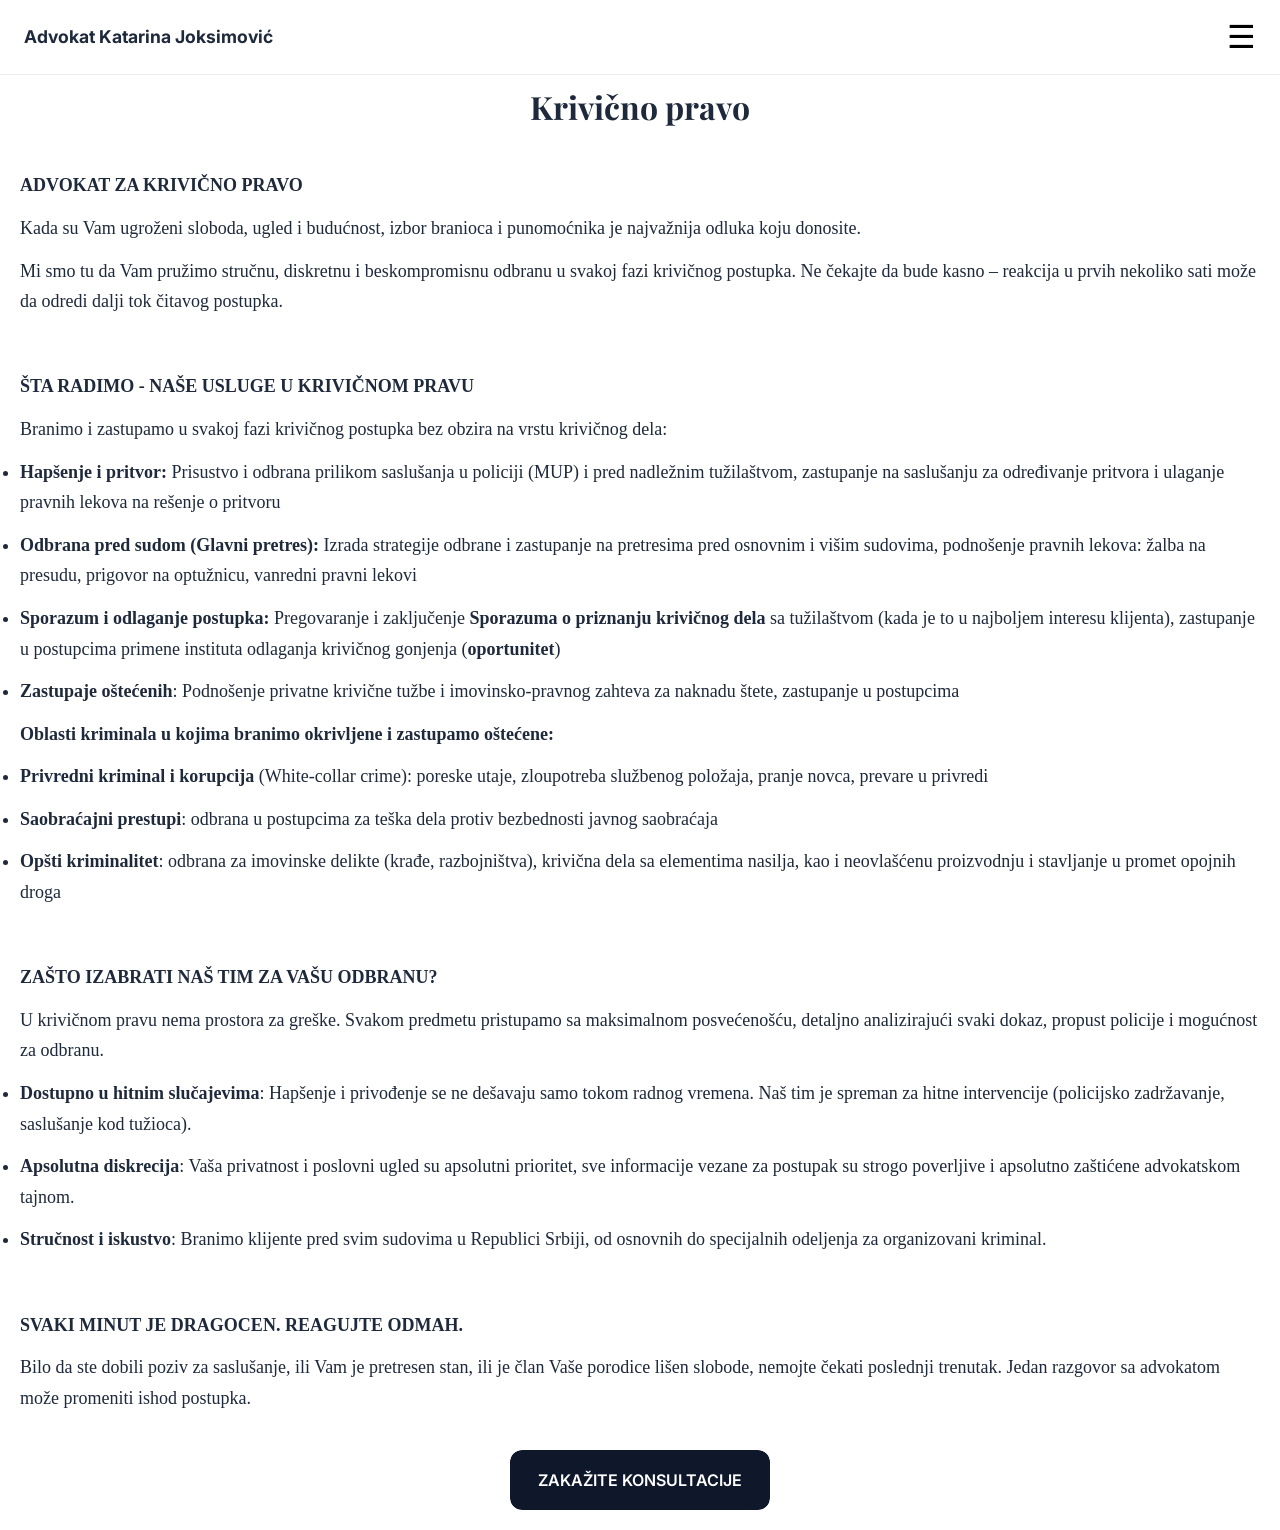
==== krivicno.html @ 8392495e "first draft" ====
<!DOCTYPE html>
<html lang="sr">
<head>
    <meta charset="UTF-8">
    <meta name="viewport" content="width=device-width, initial-scale=1.0">
    <title>Oblasti Prava | Advokat Borča</title>

    <link rel="stylesheet" href="css/style.css">

    <link href="https://fonts.googleapis.com/css2?family=Playfair+Display:wght@500;600;700&family=Inter:wght@300;400;500;600&display=swap"
          rel="stylesheet">
</head>

<body id="top" class="content">

<header class="header">
    <div class="logo">
        <a href="index.html" style="text-decoration:none;color:inherit;">
            Advokat Katarina Joksimović
        </a>
    </div>

    <button class="menu-btn" id="menuBtn">☰</button>
</header>

<nav id="mobileMenu" class="mobile-menu">
    <a href="index.html">Početna stranica</a>
    <a href="index.html#biografija">Biografija</a>
    <a href="index.html#kontakt">Kontakt</a>
    <a href="#top">Vrh stranice</a>
</nav>

<!-- <section class="section" style="padding-top: 80px; padding-bottom: 40px;">
    <h2 class="section-title">Oblasti prava kojima se bavimo</h2>
    <div class="table-of-contents">
        <a href="#porodicno" class="toc-link">PORODIČNO I NASLEDNO PRAVO</a>
        <a href="#nekretnine" class="toc-link">NEKRETNINE I UGOVORI</a>
        <a href="#krivicno" class="toc-link">KRIVIČNO I PREKRŠAJNO PRAVO</a>
        <a href="#steta" class="toc-link">NADNADA ŠTETE I NAPLATA DUGOVA</a>
        <a href="#radno" class="toc-link">RADNO I PRIVREDNO PRAVO</a>
    </div>
</section> -->

<h1 class="section-title move-down">Krivično pravo</h1>
<section class="section" id="krivicno">
    <p style='margin-top:0cm;margin-right:0cm;margin-bottom:8.0pt;margin-left:0cm;font-size:11.0pt;font-family:"Calibri",sans-serif;line-height:normal;'><strong><span style="font-family:Calibri;">ADVOKAT ZA KRIVIČNO PRAVO</span></strong></p>
<p style='margin-top:0cm;margin-right:0cm;margin-bottom:8.0pt;margin-left:0cm;font-size:11.0pt;font-family:"Calibri",sans-serif;line-height:normal;'><span style="font-family:Calibri;">Kada su Vam ugroženi sloboda, ugled i budućnost, izbor branioca i punomoćnika je najvažnija odluka koju donosite.</span></p>
<p style='margin-top:0cm;margin-right:0cm;margin-bottom:8.0pt;margin-left:0cm;font-size:11.0pt;font-family:"Calibri",sans-serif;line-height:normal;'><span style="font-family:Calibri;">Mi smo tu da Vam pružimo stručnu, diskretnu i beskompromisnu odbranu u svakoj fazi krivičnog postupka. Ne čekajte da bude kasno &ndash; reakcija u prvih nekoliko sati može da odredi dalji tok čitavog postupka.&nbsp;</span></p>
<p style='margin-top:0cm;margin-right:0cm;margin-bottom:8.0pt;margin-left:0cm;font-size:11.0pt;font-family:"Calibri",sans-serif;line-height:normal;'><strong><span style="font-family:Calibri;">&nbsp;</span></strong></p>
<p style='margin-top:0cm;margin-right:0cm;margin-bottom:8.0pt;margin-left:0cm;font-size:11.0pt;font-family:"Calibri",sans-serif;line-height:normal;'><strong><span style="font-family:Calibri;">&Scaron;TA RADIMO - NA&Scaron;E USLUGE U KRIVIČNOM PRAVU</span></strong></p>
<p style='margin-top:0cm;margin-right:0cm;margin-bottom:8.0pt;margin-left:0cm;font-size:11.0pt;font-family:"Calibri",sans-serif;line-height:normal;'><span style="font-family:Calibri;">Branimo i zastupamo u svakoj fazi krivičnog postupka bez obzira na vrstu krivičnog dela:</span></p>
<ul style="list-style-type: disc;">
    <li><strong><span style='font-family:"Times New Roman";'>Hap&scaron;enje i pritvor:&nbsp;</span></strong><span style='font-family:"Times New Roman";'>Prisustvo i odbrana prilikom saslu&scaron;anja u policiji (MUP) i pred nadležnim tužila&scaron;tvom, zastupanje na saslu&scaron;anju za određivanje pritvora i ulaganje pravnih lekova na re&scaron;enje o pritvoru</span></li>
    <li><strong><span style='font-family:"Times New Roman";'>Odbrana pred sudom (Glavni pretres):&nbsp;</span></strong><span style='font-family:"Times New Roman";'>Izrada strategije odbrane i zastupanje na pretresima pred osnovnim i vi&scaron;im sudovima, podno&scaron;enje pravnih lekova: žalba na presudu, prigovor na optužnicu, vanredni pravni lekovi</span></li>
    <li><strong><span style='font-family:"Times New Roman";'>Sporazum i odlaganje postupka:&nbsp;</span></strong><span style='font-family:"Times New Roman";'>Pregovaranje i zaključenje <strong>Sporazuma o priznanju krivičnog dela</strong> sa tužila&scaron;tvom (kada je to u najboljem interesu klijenta), zastupanje u postupcima primene instituta odlaganja krivičnog gonjenja (<strong>oportunitet</strong>)</span></li>
    <li><strong><span style='font-family:"Times New Roman";'>Zastupaje o&scaron;tećenih</span></strong><span style='font-family:"Times New Roman";'>: Podno&scaron;enje privatne krivične tužbe i imovinsko-pravnog zahteva za naknadu &scaron;tete, zastupanje u postupcima</span></li>
</ul>
<p style='margin-top:0cm;margin-right:0cm;margin-bottom:8.0pt;margin-left:0cm;font-size:11.0pt;font-family:"Calibri",sans-serif;line-height:normal;'><strong><span style="font-family:Calibri;">Oblasti kriminala u kojima branimo okrivljene i zastupamo o&scaron;tećene:</span></strong></p>
<ul style="list-style-type: disc;">
    <li><strong><span style='font-family:"Times New Roman";'>Privredni kriminal i korupcija</span></strong><span style='font-family:"Times New Roman";'>&nbsp;(White-collar crime): poreske utaje, zloupotreba službenog položaja, pranje novca, prevare u privredi</span></li>
    <li><strong><span style='font-family:"Times New Roman";'>Saobraćajni prestupi</span></strong><span style='font-family:"Times New Roman";'>: odbrana u postupcima za te&scaron;ka dela protiv bezbednosti javnog saobraćaja</span></li>
    <li><strong><span style='font-family:"Times New Roman";'>Op&scaron;ti kriminalitet</span></strong><span style='font-family:"Times New Roman";'>: odbrana za imovinske delikte (krađe, razbojni&scaron;tva), krivična dela sa elementima nasilja, kao i neovla&scaron;ćenu proizvodnju i stavljanje u promet opojnih droga</span></li>
</ul>
<p style='margin-top:0cm;margin-right:0cm;margin-bottom:8.0pt;margin-left:0cm;font-size:11.0pt;font-family:"Calibri",sans-serif;line-height:normal;'><span style="font-family:Calibri;">&nbsp;</span></p>
<p style='margin-top:0cm;margin-right:0cm;margin-bottom:8.0pt;margin-left:0cm;font-size:11.0pt;font-family:"Calibri",sans-serif;line-height:normal;'><strong><span style="font-family:Calibri;">ZA&Scaron;TO IZABRATI NA&Scaron; TIM ZA VA&Scaron;U ODBRANU?</span></strong></p>
<p style='margin-top:0cm;margin-right:0cm;margin-bottom:8.0pt;margin-left:0cm;font-size:11.0pt;font-family:"Calibri",sans-serif;line-height:normal;'><span style="font-family:Calibri;">U krivičnom pravu nema prostora za gre&scaron;ke. Svakom predmetu pristupamo sa maksimalnom posvećeno&scaron;ću, detaljno analizirajući svaki dokaz, propust policije i mogućnost za odbranu.</span></p>
<ul style="list-style-type: disc;">
    <li><strong><span style='font-family:"Times New Roman";'>Dostupno u hitnim slučajevima</span></strong><span style='font-family:"Times New Roman";'>: Hap&scaron;enje i privođenje se ne de&scaron;avaju samo tokom radnog vremena. Na&scaron; tim je spreman za hitne intervencije (policijsko zadržavanje, saslu&scaron;anje kod tužioca).</span></li>
    <li><strong><span style='font-family:"Times New Roman";'>Apsolutna diskrecija</span></strong><span style='font-family:"Times New Roman";'>: Va&scaron;a privatnost i poslovni ugled su apsolutni prioritet, sve informacije vezane za postupak su strogo poverljive i apsolutno za&scaron;tićene advokatskom tajnom.</span></li>
    <li><strong><span style='font-family:"Times New Roman";'>Stručnost i iskustvo</span></strong><span style='font-family:"Times New Roman";'>: Branimo klijente pred svim sudovima u Republici Srbiji, od osnovnih do specijalnih odeljenja za organizovani kriminal.</span></li>
</ul>
<p style='margin-top:0cm;margin-right:0cm;margin-bottom:8.0pt;margin-left:0cm;font-size:11.0pt;font-family:"Calibri",sans-serif;line-height:normal;'><strong><span style="font-family:Calibri;">&nbsp;</span></strong></p>
<p style='margin-top:0cm;margin-right:0cm;margin-bottom:8.0pt;margin-left:0cm;font-size:11.0pt;font-family:"Calibri",sans-serif;line-height:normal;'><strong><span style="font-family:Calibri;">SVAKI MINUT JE DRAGOCEN. REAGUJTE ODMAH.</span></strong></p>
<p style='margin-top:0cm;margin-right:0cm;margin-bottom:8.0pt;margin-left:0cm;font-size:11.0pt;font-family:"Calibri",sans-serif;line-height:normal;'><span style="font-family:Calibri;">Bilo da ste dobili poziv za saslu&scaron;anje, ili Vam je pretresen stan, ili je član Va&scaron;e porodice li&scaron;en slobode, nemojte čekati poslednji trenutak. Jedan razgovor sa advokatom može promeniti ishod postupka.</span></p>
</section>


<script src="js/app.js"></script>
    <div class="contact-button">

        <a
                href="#"
                class="consultation-btn"
                data-phone="+38163434047"
        >

            <span class="front">
                ZAKAŽITE KONSULTACIJE
            </span>

            <span class="back">
                +381-63-434-047
            </span>

        </a>

    </div>
</body>
</html>
---- css/style.css ----
/* RESET */

* {
    margin: 0;
    padding: 0;
    box-sizing: border-box;
}

html {
    scroll-behavior: smooth;
}

body {
    font-family: "Inter", sans-serif;
    color: #1e293b;
    background: #ffffff;
    line-height: 1.7;
}

/* Apply consistent base font-size only to non-index pages by using
   the `content` body class. Add this class to pages that should
   share the same typography (we will add it to all HTML except index.html). */
.content {
    font-size: 16px;
}

/* Normalize main text and headings inside `.content` pages so all
   non-index pages display identical typography. */
.content p {
    font-size: 16px;
    line-height: 1.7;
}

.content p strong,
.content p b {
    font-size: 18px !important;
    font-weight: 700;
}

.content .section-title {
    font-size: 2rem; /* keep existing scale but scoped to content pages */
}

.content .section {
    padding-top: 12px; /* slightly tighter top padding inside content pages */
}

/* Override large inline margins and font-size coming from pasted Word HTML */
.content .section p,
.content .section div,
.content .section ul,
.content .section ol,
.content .section li {
    margin-top: 0 !important;
    margin-bottom: 12px !important;
    font-size: 16px !important;
    line-height: 1.7 !important;
}

.content .section p strong,
.content .section li strong,
.content .section p b,
.content .section li b,
.content .section span {
    font-size: 18px !important;
}

@media (max-width: 768px) {
    .move-down { margin-top: 20px; }
    .content .section { padding-top: 8px; }
}

/* Prevent text selection and hide caret by default, but allow in form fields */
html, body, *:not(input):not(textarea):not(select):not([contenteditable]) {
    -webkit-user-select: none;
    -moz-user-select: none;
    -ms-user-select: none;
    user-select: none;

    /* hide text caret when elements somehow become editable */
    caret-color: transparent;

    /* use default arrow cursor for text/blocks */
    cursor: default;
}

/* Keep interactive elements showing pointer cursor */
a, button, .menu-btn, .bio-btn, .consultation-btn, .area-card, .mobile-menu a, .floating-call {
    cursor: pointer;
    /* still prevent selection on these elements */
    -webkit-user-select: none;
    -moz-user-select: none;
    -ms-user-select: none;
    user-select: none;
}

/* Allow normal selection and caret in form controls and contenteditable areas */
input, textarea, select, [contenteditable] {
    -webkit-user-select: text;
    -moz-user-select: text;
    -ms-user-select: text;
    user-select: text;
    caret-color: auto;
    cursor: text;
}

/* HEADER */

.header {
    position: fixed;
    top: 0;
    left: 0;
    width: 100%;
    background: white;
    border-bottom: 1px solid #ececec;
    z-index: 1000;

    display: flex;
    justify-content: space-between;
    align-items: center;

    padding: 18px 24px;
}

.logo {
    font-weight: 700;
    font-size: 1.1rem;
}

.menu-btn {
    background: none;
    border: none;
    font-size: 2rem;
    cursor: pointer;
}

/* MOBILE MENU */

.mobile-menu {
    position: fixed;
    top: 70px;
    right: -100%;
    width: 260px;
    background: white;
    box-shadow: -5px 0 20px rgba(0,0,0,.08);

    display: flex;
    flex-direction: column;

    transition: .3s;
    z-index: 999;
}

.mobile-menu.active {
    right: 0;
}

.mobile-menu a {
    padding: 18px;
    text-decoration: none;
    color: #1e293b;
    border-bottom: 1px solid #ececec;
}

/* HERO */

.hero {
    min-height: 100vh;

    display: flex;
    flex-direction: column;
    justify-content: center;
    align-items: center;

    text-align: center;

    padding: 100px 20px 50px; /* reduced vertical spacing */

    background-image: linear-gradient(rgba(0,0,0,0.4), rgba(0,0,0,0.4)), url('../images/topOfThePageBack.jpg');
    background-size: cover;
    background-position: center;
    background-attachment: fixed;
    color: white;
}

.hero h1 {
    font-family: "Playfair Display", serif;
    font-size: 3rem;
    margin-bottom: 12px;
    color: white;
}

.hero h2 {
    font-size: 1.8rem;
    margin-bottom: 20px;
    color: #f0f0f0;
    font-size: 2.5rem;
}

.hero h3 {
    max-width: 700px;
    margin-bottom: 40px;
    color: #f0f0f0;
    font-size: 1.75rem;
}

/* CONSULTATION BUTTON */

.consultation-wrapper {
    perspective: 1000px;
}

.consultation-btn {
    position: relative;

    width: 260px;
    height: 60px;

    display: block;

    text-decoration: none;

    -webkit-transform-style: preserve-3d;
    transform-style: preserve-3d;
    -webkit-transition: -webkit-transform .6s cubic-bezier(.2,.8,.2,1);
    transition: transform .6s cubic-bezier(.2,.8,.2,1);
    -webkit-transform-origin: center center;
    transform-origin: center center;

    cursor: pointer;
    border-radius: 12px;
    overflow: hidden;
}

/* faces */
.consultation-btn span {
    position: absolute;

    width: 100%;
    height: 100%;

    display: flex;
    align-items: center;
    justify-content: center;

    border-radius: 12px;

    backface-visibility: hidden;
    -webkit-backface-visibility: hidden;
    transform-style: preserve-3d;

    font-weight: 600;
    -webkit-transition: background-color .25s ease, color .25s ease, -webkit-transform .2s ease, opacity .2s ease;
    transition: background-color .25s ease, color .25s ease, transform .2s ease, opacity .2s ease;
}

.front {
    background: #0f172a;
    color: white;
    transform: rotateX(0deg) translateZ(0);
    z-index: 2;
}

.back {
    background: #c9a227;
    color: white;
    transform: rotateX(180deg) translateZ(0);
    opacity: 0;
    visibility: hidden;
    z-index: 1;
    transition: opacity .2s ease, visibility .2s ease;
}

.consultation-btn.show-number {
    transform: rotateX(180deg);
}

.consultation-btn.show-number .front {
    transform: rotateX(180deg);
    opacity: 0;
    visibility: hidden;
    z-index: 1;
}

.consultation-btn.show-number .back {
    transform: rotateX(0deg);
    opacity: 1;
    visibility: visible;
    z-index: 2;
}

/* tactile press animation */
.consultation-btn:active {
    -webkit-transform: scale(.98);
    transform: scale(.98);
    box-shadow: inset 0 2px 6px rgba(0,0,0,.06);
}

/* number-shown state: show number on front without 3D flip */
.consultation-btn.number-shown {
    -webkit-transform: none !important;
    transform: none !important;
}

.consultation-btn.number-shown .front {
    display: flex !important;
    align-items: center;
    justify-content: center;
    font-weight: 700;
    letter-spacing: .5px;
    background: #c9a227 !important;
    color: white !important;
    -webkit-transform: scale(1.02);
    transform: scale(1.02);
    -webkit-transition: background-color .25s ease, -webkit-transform .2s ease;
    transition: background-color .25s ease, transform .2s ease;
}

.consultation-btn.number-shown .back {
    display: none !important;
}

/* When `.number-shown` is used instead, show the number on the front (no 3D flip)
   This is a cross-browser fallback so the button remains visible and readable. */
.consultation-btn.number-shown {
    -webkit-transform: none !important;
    transform: none !important;
}

.consultation-btn.number-shown .front {
    display: flex !important;
    align-items: center;
    justify-content: center;
    font-weight: 700;
    letter-spacing: .5px;
}

.consultation-btn.number-shown .front {
    background: #c9a227 !important;
    color: white !important;
}

.consultation-btn.number-shown .back {
    display: none !important;
}

/* make sure hover/active/focus do not change transform or animate */
.consultation-btn:hover,
.consultation-btn:active,
.consultation-btn:focus,
.consultation-btn .front:hover,
.consultation-btn .back:hover {
    box-shadow: none !important;
    opacity: 1 !important;
}

@media (max-width: 768px) {
    .consultation-btn {
        transform: none;
        transition: none;
    }

    .consultation-btn .back {
        display: none;
    }
}

/* ensure no outline on focus (optional accessible change can be added) */
.consultation-btn:focus {
    outline: none;
}

/* GENERAL */

.section {
    padding: 15px 20px; /* reduced from 80px */    scroll-margin-top: 80px; /* offset for fixed header */}

.section-title {
    text-align: center;
    margin-bottom: 24px; /* reduced from 40px */

    font-size: 2rem;
    font-family: "Playfair Display", serif;
}

.move-down {
    margin-top: 80px;
}

/* CAROUSELS */

.cards-scroll {
    display: flex;
    gap: 20px;

    overflow-x: auto;

    scroll-snap-type: x mandatory;

    padding-bottom: 10px; /* slightly reduced */
}

@media (min-width: 769px) {
    .cards-scroll {
        width: 100%;
        min-width: 100%;
    }
}

.cards-scroll::-webkit-scrollbar {
    height: 8px;
}

.cards-scroll::-webkit-scrollbar-thumb {
    background: #d6d6d6;
    border-radius: 10px;
}

/* PRACTICE AREA CARDS */

.area-card {
    min-width: 280px;
    min-height: 300px;

    text-decoration: none;
    color: #0f172a;

    background: #f8fafc;
    border-radius: 16px;

    padding: 30px;

    box-shadow: 0 4px 20px rgba(0,0,0,.05);

    scroll-snap-align: start;

    transition: .25s;

    position: relative;
    overflow: hidden;

    display: flex;
    flex-direction: column;
    align-items: center;
    text-align: center;
    border: 2px solid #0f172a;
}

@media (min-width: 769px) {
    .area-card {
        flex: 1 1 auto;
        min-width: 200px;
    }
}

.area-card::after {
    content: "";
    position: absolute;
    inset: 0;
    background: none;
    pointer-events: none;
}

.area-card h3 {
    font-size: 1.1rem;
    position: relative; /* above overlay */
    z-index: 2;
    display: flex;
    flex-direction: column;
    align-items: center;
    gap: 12px;
}

.area-card-badge {
    display: block;
    color: #c9a227;
    font-size: 1.05rem;
    font-weight: 800;
    text-transform: uppercase;
    letter-spacing: .08em;
    margin-bottom: 12px;
    padding: 10px 14px;

    border-radius: 12px;
}

.area-card-text {
    display: block;
    font-size: .95rem;
    line-height: 1.5;
}

/* BIOGRAPHY */

.biography {
    display: flex;
    align-items: center;
    gap: 30px; /* reduced from 50px */
    justify-content: center;
}

.bio-image {
    flex: 1;
    display: flex;
    justify-content: center;
}

.bio-image img {
    width: 100%;
    border-radius: 20px;
}

.bio-content {
    flex: 0 1 900px;
    max-width: 900px;
    display: flex;
    flex-direction: column;
    align-items: center;
    text-align: center;
}

.bio-content h2 {
    font-size: 2rem;
    margin-bottom: 10px;
}

.bio-content p {
    margin-bottom: 20px;
}

.bio-btn {
    background: #0f172a;
    color: white;

    border: none;

    padding: 14px 22px;

    border-radius: 10px;

    cursor: pointer;
    display: inline-block;
    margin: 0 auto;
}

/* DRAWER */

.drawer {
    position: fixed;

    top: 0;
    right: -100%;

    width: 420px;
    max-width: 100%;

    height: 100vh;
    overflow-y: auto;
    -webkit-overflow-scrolling: touch;

    background: white;

    box-shadow: -5px 0 20px rgba(0,0,0,.15);

    transition: .3s;

    z-index: 2000;
}

.drawer.active {
    right: 0;
}

.drawer-content {
    padding: 30px;
}

@media (min-width: 769px) {
    .drawer {
        width: 840px;
    }

    .drawer-content {
        width: 840px;
        max-width: 100%;
    }
}

.close-btn {
    background: none;
    border: none;

    font-size: 1.6rem;

    cursor: pointer;

    margin-bottom: 20px;
}

/* ADVANTAGES */

.advantages {
    max-width: 900px;
    margin: auto;
    text-align: center;
    border: 2px solid #0f172a;
    border-radius: 8px;
    padding: 40px;
    background: #ffffff;
    box-shadow: 0 4px 16px rgba(0,0,0,.1);
}

.adv-item {
    margin-bottom: 12px; /* reduced from 18px */
    font-size: 1.05rem;
}

.adv-item.check {
    font-weight: bold;
}

.adv-item.check::before {
    content: "✓ ";
    color: green;
    font-weight: bold;
}

.adv-item.italic {
    font-style: italic;
}

/* QUOTES */

.quote-card {
    min-width: 300px;
    /* min-height: 300px; */

    background: #f8fafc;

    border-radius: 16px;

    padding: 25px;

    scroll-snap-align: start;
}

.quote-cards {
    align-items: stretch;
}

.quote-card {
    display: flex;
    flex-direction: column;
    justify-content: space-between;
}

.quote-card p {
    font-style: italic;
    margin-bottom: 8px;
}

.quote-card span {
    color: #64748b;
}

@media (min-width: 769px) {
    .quote-card {
        flex: 1 1 auto;
        min-width: 200px;
    }
}

/* TABLE OF CONTENTS */

.table-of-contents {
    display: flex;
    flex-direction: column;
    gap: 12px;
    max-width: 600px;
    margin: 0 auto;
}

.toc-link {
    display: block;
    padding: 12px 16px;
    background: #f8fafc;
    border-radius: 8px;
    text-decoration: none;
    color: #0f172a;
    border-left: 4px solid #c9a227;
    transition: .25s;
    font-weight: 500;
}

.toc-link:hover {
    background: #e2e8f0;
    transform: translateX(4px);
}

/* CONTACT */

.contact {
    text-align: center;
}

.contact-info {
    display: inline-flex;
    flex-direction: column;
    gap: 14px;
    margin-bottom: 18px;
    text-align: left;
}

.contact-item {
    display: inline-flex;
    align-items: center;
    gap: 10px;
    color: #0f172a;
    font-weight: 500;
}

.contact-icon {
    display: inline-flex;
    align-items: center;
    justify-content: center;
    width: 32px;
    height: 32px;
    color: #0f172a;
    font-size: 1rem;
    font-family: "Segoe UI Symbol", "Arial", sans-serif;
}

.contact-phone {
    color: #16a34a;
}

.contact p {
    margin-bottom: 15px;
}

.contact a {
    color: #0f172a;
    text-decoration: none;
}

.contact-mail-link {
    display: inline-flex;
    align-items: center;
    gap: 10px;
}

.contact-icon.contact-mail {
    color: #0f172a;
}

.contact-button {
    margin-top: 10px;
    margin-bottom: 20px;

    display: flex;
    justify-content: center;
}

/* FLOATING CALL */

.floating-call {
    position: fixed;

    bottom: 24px;
    left: 24px;

    width: 48px;
    height: 48px;

    border-radius: 50%;

    background: #0f172a;
    color: white;

    display: none;

    align-items: center;
    justify-content: center;

    text-decoration: none;

    font-size: 1.4rem;

    box-shadow: 0 8px 25px rgba(0,0,0,.2);

    z-index: 999;
}

.scroll-top {
    position: fixed;
    bottom: 24px;
    right: 24px;
    width: 48px;
    height: 48px;
    display: flex;
    align-items: center;
    justify-content: center;
    background: #0f172a;
    color: white;
    text-decoration: none;
    border-radius: 50%;
    font-size: 1.8rem;
    box-shadow: 0 14px 30px rgba(0,0,0,.15);
    opacity: 0;
    visibility: hidden;
    transform: translateY(16px);
    transition: opacity .25s ease, transform .25s ease, visibility .25s ease;
    z-index: 1100;
}

.scroll-top.visible {
    opacity: 1;
    visibility: visible;
    transform: translateY(0);
}

.scroll-top:hover {
    background: #c9a227;
    color: #0f172a;
}

@media (max-width: 768px) {
    .scroll-top {
        bottom: 24px;
        right: 18px;
    }
}

/* FOOTER */

.footer {
    text-align: center;
    padding: 20px 20px; /* reduced from 30px */
    border-top: 1px solid #ececec;
}

/* RESPONSIVE */

@media (max-width: 768px) {

    .hero h1 {
        font-size: 2.3rem;
    }

    .hero h2 {
        font-size: 1.3rem;
    }

    .hero p {
        font-size: 1rem;
    }

    .biography {
        flex-direction: column;
    }

    .bio-content {
        text-align: center;
    }

    .floating-call {
        display: flex;
    }

    /* On mobile disable flip and show only the label (tel link) */

    .consultation-btn {
        width: 280px;
        transform: none !important;
    }

    .consultation-btn .back {
        display: none;
    }

    .consultation-btn .front {
        position: relative;
        display: flex;
    }

}

@media (min-width: 769px) {

    .mobile-menu {
        width: 300px;
    }
}
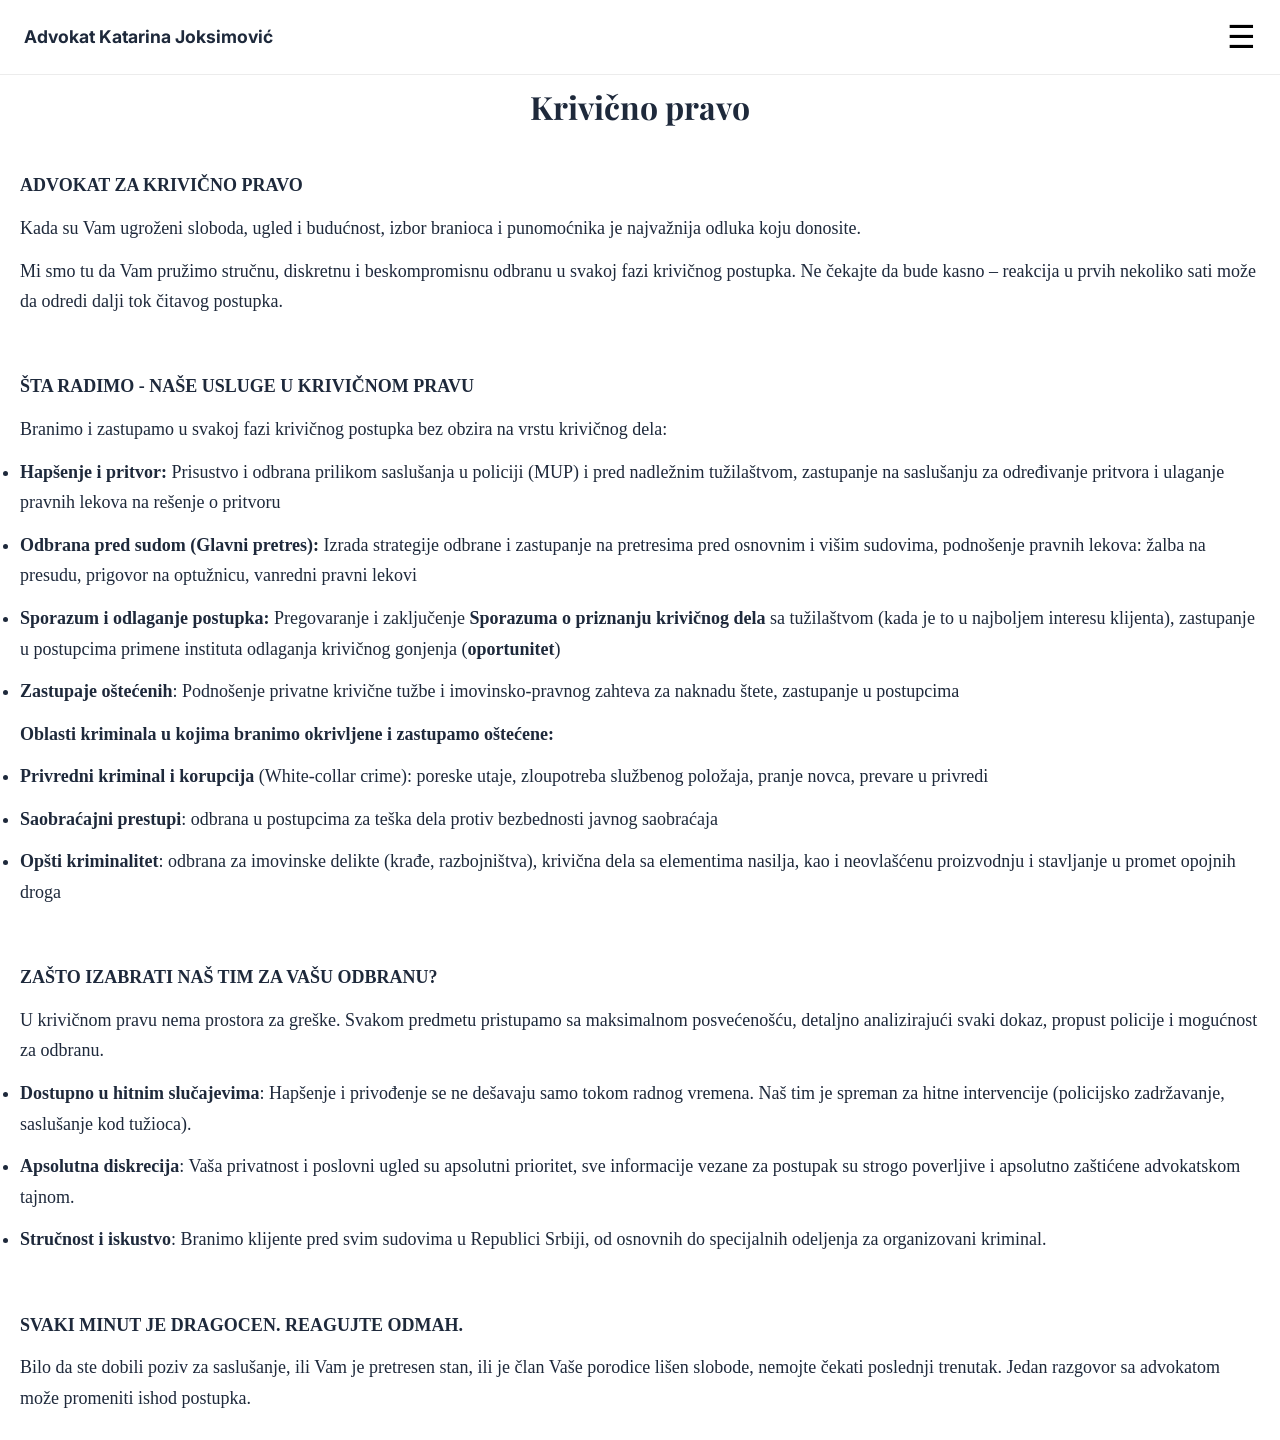
==== commit 3a6c35a1: "remove button zakazite" ====
--- a/krivicno.html
+++ b/krivicno.html
@@ -76,24 +76,5 @@
 
 
 <script src="js/app.js"></script>
-    <div class="contact-button">
-
-        <a
-                href="#"
-                class="consultation-btn"
-                data-phone="+38163434047"
-        >
-
-            <span class="front">
-                ZAKAŽITE KONSULTACIJE
-            </span>
-
-            <span class="back">
-                +381-63-434-047
-            </span>
-
-        </a>
-
-    </div>
 </body>
 </html>
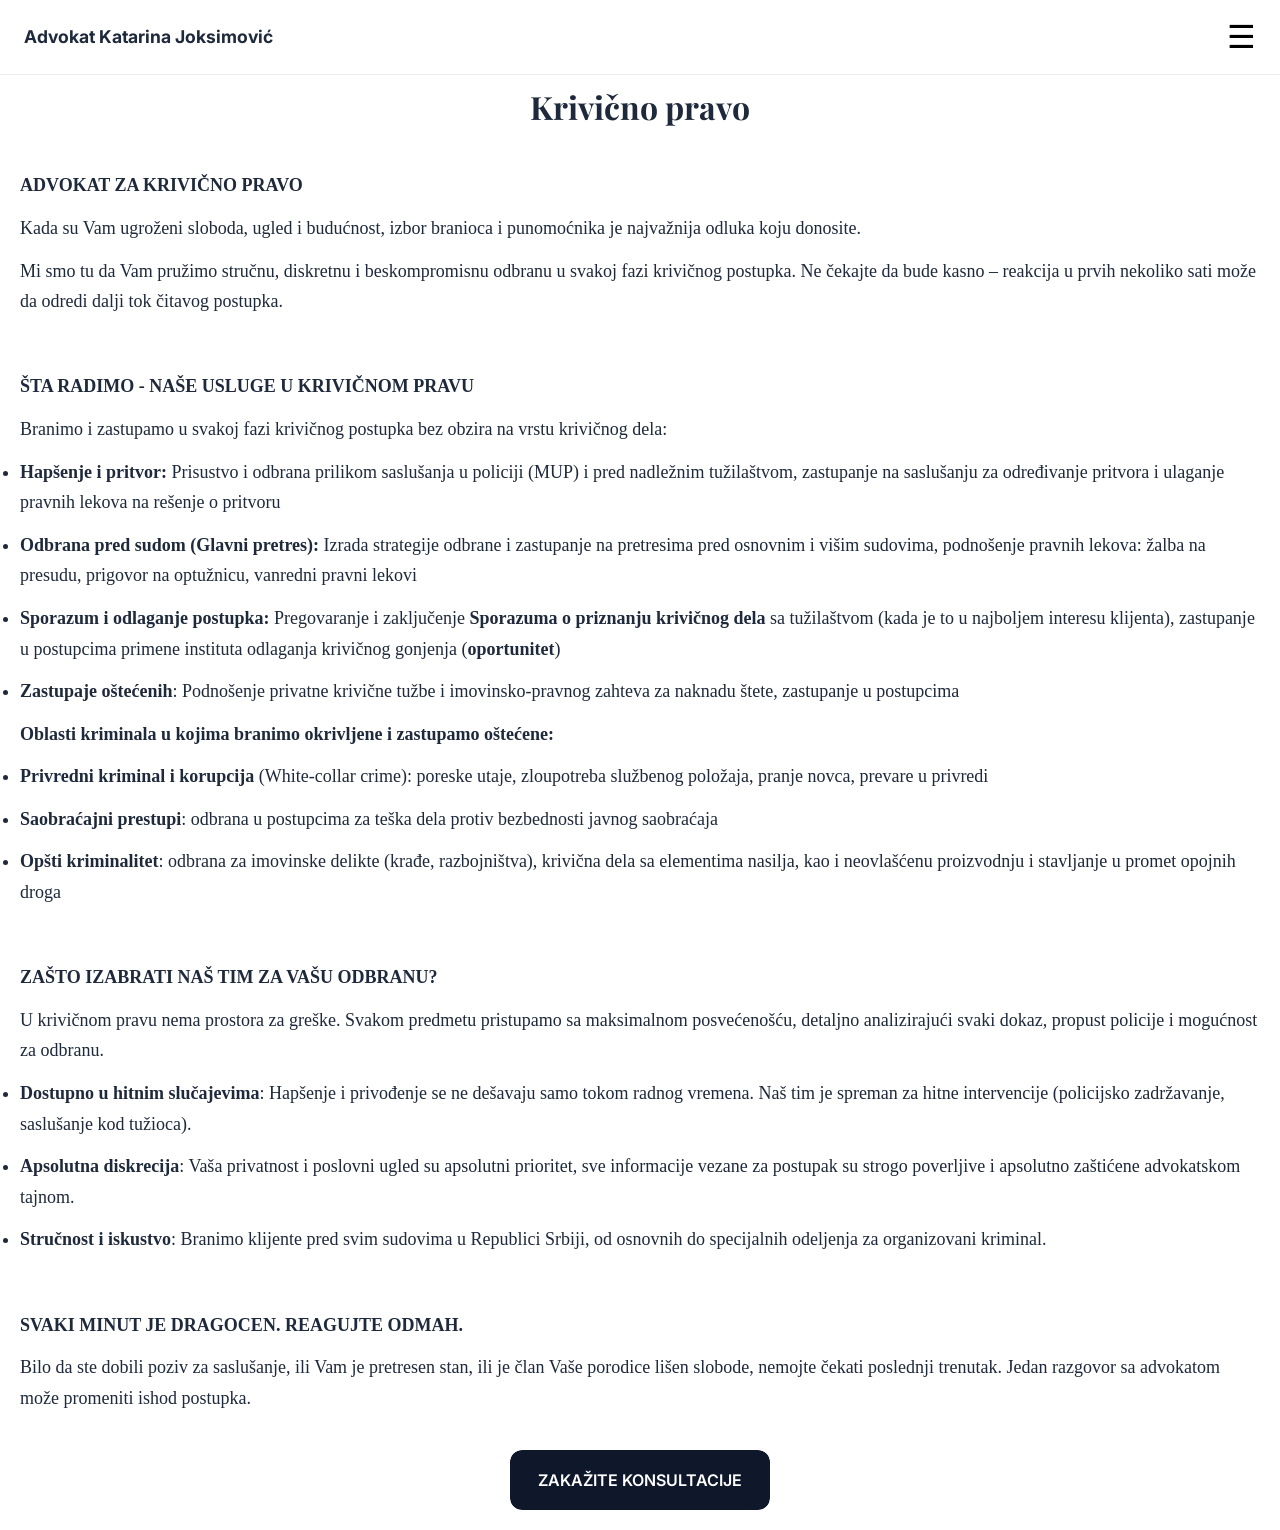
==== commit 22268447: "small fixes" ====
--- a/krivicno.html
+++ b/krivicno.html
@@ -25,6 +25,7 @@
 
 <nav id="mobileMenu" class="mobile-menu">
     <a href="index.html">Početna stranica</a>
+    <a href="index.html#oblasti">Oblasti rada</a>
     <a href="index.html#biografija">Biografija</a>
     <a href="index.html#kontakt">Kontakt</a>
     <a href="#top">Vrh stranice</a>
@@ -73,8 +74,17 @@
 <p style='margin-top:0cm;margin-right:0cm;margin-bottom:8.0pt;margin-left:0cm;font-size:11.0pt;font-family:"Calibri",sans-serif;line-height:normal;'><strong><span style="font-family:Calibri;">SVAKI MINUT JE DRAGOCEN. REAGUJTE ODMAH.</span></strong></p>
 <p style='margin-top:0cm;margin-right:0cm;margin-bottom:8.0pt;margin-left:0cm;font-size:11.0pt;font-family:"Calibri",sans-serif;line-height:normal;'><span style="font-family:Calibri;">Bilo da ste dobili poziv za saslu&scaron;anje, ili Vam je pretresen stan, ili je član Va&scaron;e porodice li&scaron;en slobode, nemojte čekati poslednji trenutak. Jedan razgovor sa advokatom može promeniti ishod postupka.</span></p>
 </section>
-
-
+<div class="contact-button">
+    <a
+            href="index.html#kontakt"
+            class="consultation-btn"
+            data-phone="+38162351611"
+    >
+        <span class="front">
+            ZAKAŽITE KONSULTACIJE
+        </span>
+    </a>
+</div>
 <script src="js/app.js"></script>
 </body>
 </html>
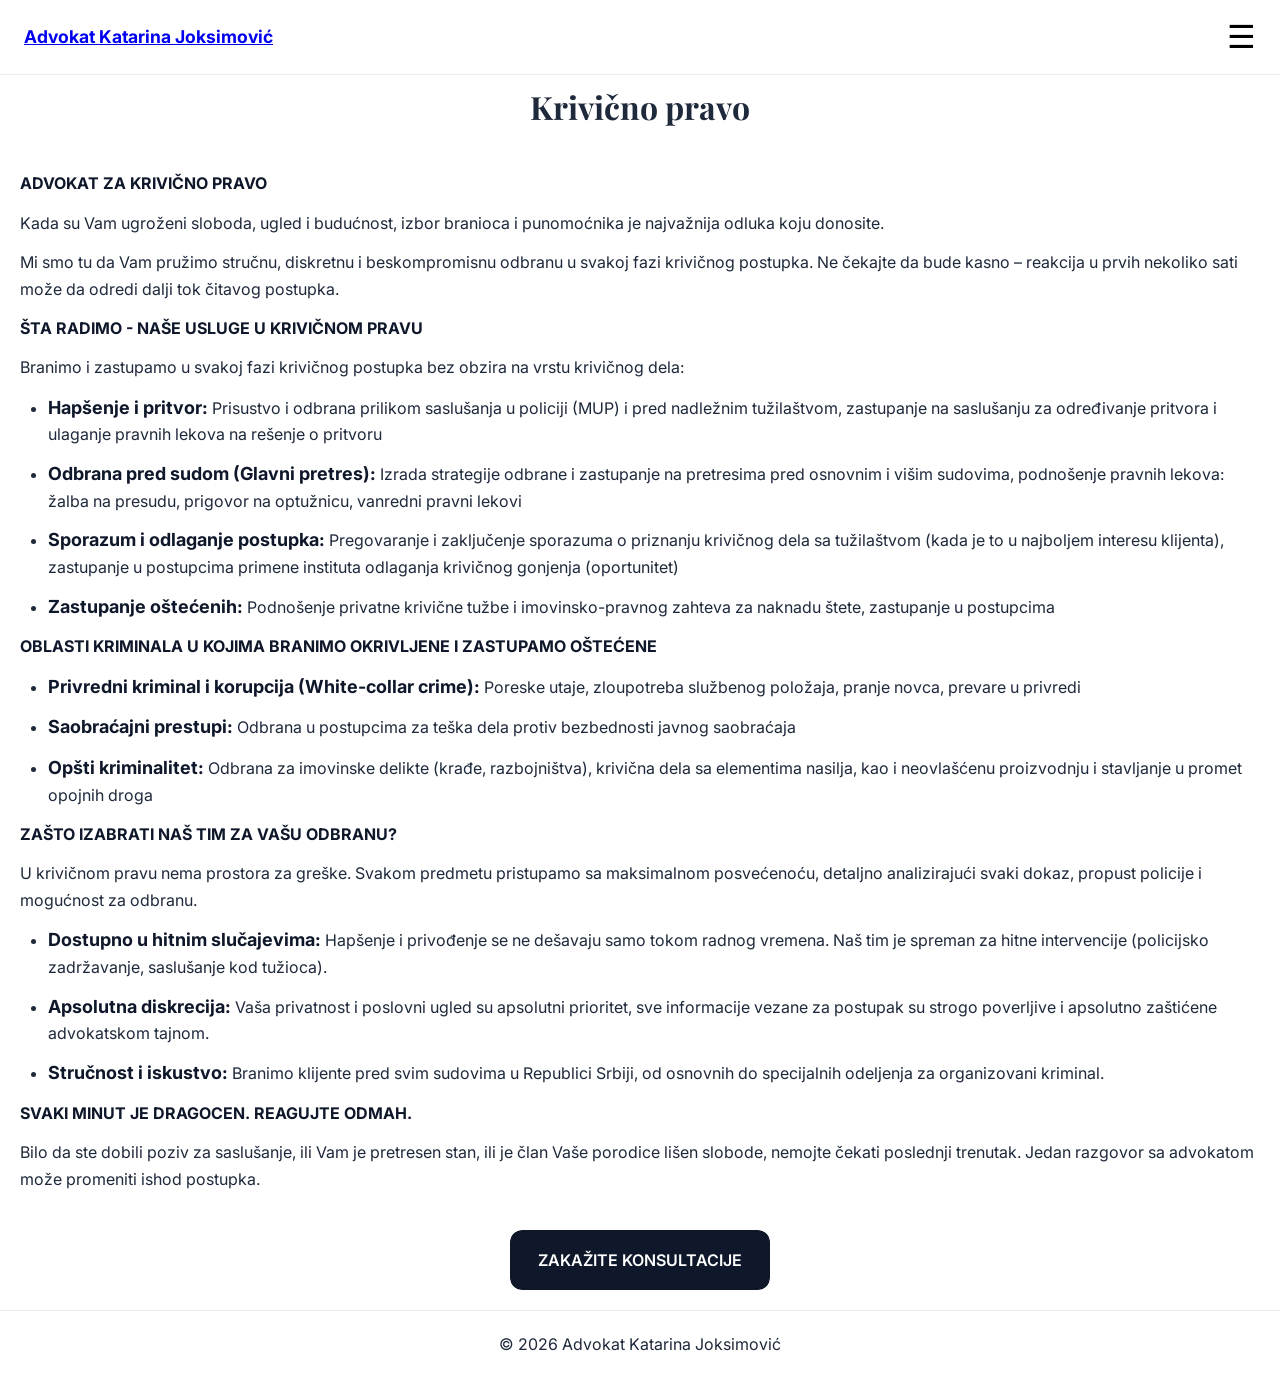
==== commit dea5fb06: "fix: texts" ====
--- a/krivicno.html
+++ b/krivicno.html
@@ -3,7 +3,7 @@
 <head>
     <meta charset="UTF-8">
     <meta name="viewport" content="width=device-width, initial-scale=1.0">
-    <title>Oblasti Prava | Advokat Borča</title>
+    <title>Krivično Pravo | Advokat Borča - Katarina Joksimović</title>
 
     <link rel="stylesheet" href="css/style.css">
 
@@ -31,60 +31,54 @@
     <a href="#top">Vrh stranice</a>
 </nav>
 
-<!-- <section class="section" style="padding-top: 80px; padding-bottom: 40px;">
-    <h2 class="section-title">Oblasti prava kojima se bavimo</h2>
-    <div class="table-of-contents">
-        <a href="#porodicno" class="toc-link">PORODIČNO I NASLEDNO PRAVO</a>
-        <a href="#nekretnine" class="toc-link">NEKRETNINE I UGOVORI</a>
-        <a href="#krivicno" class="toc-link">KRIVIČNO I PREKRŠAJNO PRAVO</a>
-        <a href="#steta" class="toc-link">NADNADA ŠTETE I NAPLATA DUGOVA</a>
-        <a href="#radno" class="toc-link">RADNO I PRIVREDNO PRAVO</a>
-    </div>
-</section> -->
+<h1 class="section-title move-down">Krivično pravo</h1>
+<section class="section">
+    <p class="content-intro">ADVOKAT ZA KRIVIČNO PRAVO</p>
+    <p class="content-text">Kada su Vam ugroženi sloboda, ugled i budućnost, izbor branioca i punomoćnika je najvažnija odluka koju donosite.</p>
+    <p class="content-text">Mi smo tu da Vam pružimo stručnu, diskretnu i beskompromisnu odbranu u svakoj fazi krivičnog postupka. Ne čekajte da bude kasno – reakcija u prvih nekoliko sati može da odredi dalji tok čitavog postupka.</p>
 
-<h1 class="section-title move-down">Krivično pravo</h1>
-<section class="section" id="krivicno">
-    <p style='margin-top:0cm;margin-right:0cm;margin-bottom:8.0pt;margin-left:0cm;font-size:11.0pt;font-family:"Calibri",sans-serif;line-height:normal;'><strong><span style="font-family:Calibri;">ADVOKAT ZA KRIVIČNO PRAVO</span></strong></p>
-<p style='margin-top:0cm;margin-right:0cm;margin-bottom:8.0pt;margin-left:0cm;font-size:11.0pt;font-family:"Calibri",sans-serif;line-height:normal;'><span style="font-family:Calibri;">Kada su Vam ugroženi sloboda, ugled i budućnost, izbor branioca i punomoćnika je najvažnija odluka koju donosite.</span></p>
-<p style='margin-top:0cm;margin-right:0cm;margin-bottom:8.0pt;margin-left:0cm;font-size:11.0pt;font-family:"Calibri",sans-serif;line-height:normal;'><span style="font-family:Calibri;">Mi smo tu da Vam pružimo stručnu, diskretnu i beskompromisnu odbranu u svakoj fazi krivičnog postupka. Ne čekajte da bude kasno &ndash; reakcija u prvih nekoliko sati može da odredi dalji tok čitavog postupka.&nbsp;</span></p>
-<p style='margin-top:0cm;margin-right:0cm;margin-bottom:8.0pt;margin-left:0cm;font-size:11.0pt;font-family:"Calibri",sans-serif;line-height:normal;'><strong><span style="font-family:Calibri;">&nbsp;</span></strong></p>
-<p style='margin-top:0cm;margin-right:0cm;margin-bottom:8.0pt;margin-left:0cm;font-size:11.0pt;font-family:"Calibri",sans-serif;line-height:normal;'><strong><span style="font-family:Calibri;">&Scaron;TA RADIMO - NA&Scaron;E USLUGE U KRIVIČNOM PRAVU</span></strong></p>
-<p style='margin-top:0cm;margin-right:0cm;margin-bottom:8.0pt;margin-left:0cm;font-size:11.0pt;font-family:"Calibri",sans-serif;line-height:normal;'><span style="font-family:Calibri;">Branimo i zastupamo u svakoj fazi krivičnog postupka bez obzira na vrstu krivičnog dela:</span></p>
-<ul style="list-style-type: disc;">
-    <li><strong><span style='font-family:"Times New Roman";'>Hap&scaron;enje i pritvor:&nbsp;</span></strong><span style='font-family:"Times New Roman";'>Prisustvo i odbrana prilikom saslu&scaron;anja u policiji (MUP) i pred nadležnim tužila&scaron;tvom, zastupanje na saslu&scaron;anju za određivanje pritvora i ulaganje pravnih lekova na re&scaron;enje o pritvoru</span></li>
-    <li><strong><span style='font-family:"Times New Roman";'>Odbrana pred sudom (Glavni pretres):&nbsp;</span></strong><span style='font-family:"Times New Roman";'>Izrada strategije odbrane i zastupanje na pretresima pred osnovnim i vi&scaron;im sudovima, podno&scaron;enje pravnih lekova: žalba na presudu, prigovor na optužnicu, vanredni pravni lekovi</span></li>
-    <li><strong><span style='font-family:"Times New Roman";'>Sporazum i odlaganje postupka:&nbsp;</span></strong><span style='font-family:"Times New Roman";'>Pregovaranje i zaključenje <strong>Sporazuma o priznanju krivičnog dela</strong> sa tužila&scaron;tvom (kada je to u najboljem interesu klijenta), zastupanje u postupcima primene instituta odlaganja krivičnog gonjenja (<strong>oportunitet</strong>)</span></li>
-    <li><strong><span style='font-family:"Times New Roman";'>Zastupaje o&scaron;tećenih</span></strong><span style='font-family:"Times New Roman";'>: Podno&scaron;enje privatne krivične tužbe i imovinsko-pravnog zahteva za naknadu &scaron;tete, zastupanje u postupcima</span></li>
-</ul>
-<p style='margin-top:0cm;margin-right:0cm;margin-bottom:8.0pt;margin-left:0cm;font-size:11.0pt;font-family:"Calibri",sans-serif;line-height:normal;'><strong><span style="font-family:Calibri;">Oblasti kriminala u kojima branimo okrivljene i zastupamo o&scaron;tećene:</span></strong></p>
-<ul style="list-style-type: disc;">
-    <li><strong><span style='font-family:"Times New Roman";'>Privredni kriminal i korupcija</span></strong><span style='font-family:"Times New Roman";'>&nbsp;(White-collar crime): poreske utaje, zloupotreba službenog položaja, pranje novca, prevare u privredi</span></li>
-    <li><strong><span style='font-family:"Times New Roman";'>Saobraćajni prestupi</span></strong><span style='font-family:"Times New Roman";'>: odbrana u postupcima za te&scaron;ka dela protiv bezbednosti javnog saobraćaja</span></li>
-    <li><strong><span style='font-family:"Times New Roman";'>Op&scaron;ti kriminalitet</span></strong><span style='font-family:"Times New Roman";'>: odbrana za imovinske delikte (krađe, razbojni&scaron;tva), krivična dela sa elementima nasilja, kao i neovla&scaron;ćenu proizvodnju i stavljanje u promet opojnih droga</span></li>
-</ul>
-<p style='margin-top:0cm;margin-right:0cm;margin-bottom:8.0pt;margin-left:0cm;font-size:11.0pt;font-family:"Calibri",sans-serif;line-height:normal;'><span style="font-family:Calibri;">&nbsp;</span></p>
-<p style='margin-top:0cm;margin-right:0cm;margin-bottom:8.0pt;margin-left:0cm;font-size:11.0pt;font-family:"Calibri",sans-serif;line-height:normal;'><strong><span style="font-family:Calibri;">ZA&Scaron;TO IZABRATI NA&Scaron; TIM ZA VA&Scaron;U ODBRANU?</span></strong></p>
-<p style='margin-top:0cm;margin-right:0cm;margin-bottom:8.0pt;margin-left:0cm;font-size:11.0pt;font-family:"Calibri",sans-serif;line-height:normal;'><span style="font-family:Calibri;">U krivičnom pravu nema prostora za gre&scaron;ke. Svakom predmetu pristupamo sa maksimalnom posvećeno&scaron;ću, detaljno analizirajući svaki dokaz, propust policije i mogućnost za odbranu.</span></p>
-<ul style="list-style-type: disc;">
-    <li><strong><span style='font-family:"Times New Roman";'>Dostupno u hitnim slučajevima</span></strong><span style='font-family:"Times New Roman";'>: Hap&scaron;enje i privođenje se ne de&scaron;avaju samo tokom radnog vremena. Na&scaron; tim je spreman za hitne intervencije (policijsko zadržavanje, saslu&scaron;anje kod tužioca).</span></li>
-    <li><strong><span style='font-family:"Times New Roman";'>Apsolutna diskrecija</span></strong><span style='font-family:"Times New Roman";'>: Va&scaron;a privatnost i poslovni ugled su apsolutni prioritet, sve informacije vezane za postupak su strogo poverljive i apsolutno za&scaron;tićene advokatskom tajnom.</span></li>
-    <li><strong><span style='font-family:"Times New Roman";'>Stručnost i iskustvo</span></strong><span style='font-family:"Times New Roman";'>: Branimo klijente pred svim sudovima u Republici Srbiji, od osnovnih do specijalnih odeljenja za organizovani kriminal.</span></li>
-</ul>
-<p style='margin-top:0cm;margin-right:0cm;margin-bottom:8.0pt;margin-left:0cm;font-size:11.0pt;font-family:"Calibri",sans-serif;line-height:normal;'><strong><span style="font-family:Calibri;">&nbsp;</span></strong></p>
-<p style='margin-top:0cm;margin-right:0cm;margin-bottom:8.0pt;margin-left:0cm;font-size:11.0pt;font-family:"Calibri",sans-serif;line-height:normal;'><strong><span style="font-family:Calibri;">SVAKI MINUT JE DRAGOCEN. REAGUJTE ODMAH.</span></strong></p>
-<p style='margin-top:0cm;margin-right:0cm;margin-bottom:8.0pt;margin-left:0cm;font-size:11.0pt;font-family:"Calibri",sans-serif;line-height:normal;'><span style="font-family:Calibri;">Bilo da ste dobili poziv za saslu&scaron;anje, ili Vam je pretresen stan, ili je član Va&scaron;e porodice li&scaron;en slobode, nemojte čekati poslednji trenutak. Jedan razgovor sa advokatom može promeniti ishod postupka.</span></p>
+    <p class="content-subheading">ŠTA RADIMO - NAŠE USLUGE U KRIVIČNOM PRAVU</p>
+    <p class="content-text">Branimo i zastupamo u svakoj fazi krivičnog postupka bez obzira na vrstu krivičnog dela:</p>
+    <ul>
+        <li><strong>Hapšenje i pritvor:</strong> Prisustvo i odbrana prilikom saslušanja u policiji (MUP) i pred nadležnim tužilaštvom, zastupanje na saslušanju za određivanje pritvora i ulaganje pravnih lekova na rešenje o pritvoru</li>
+        <li><strong>Odbrana pred sudom (Glavni pretres):</strong> Izrada strategije odbrane i zastupanje na pretresima pred osnovnim i višim sudovima, podnošenje pravnih lekova: žalba na presudu, prigovor na optužnicu, vanredni pravni lekovi</li>
+        <li><strong>Sporazum i odlaganje postupka:</strong> Pregovaranje i zaključenje sporazuma o priznanju krivičnog dela sa tužilaštvom (kada je to u najboljem interesu klijenta), zastupanje u postupcima primene instituta odlaganja krivičnog gonjenja (oportunitet)</li>
+        <li><strong>Zastupanje oštećenih:</strong> Podnošenje privatne krivične tužbe i imovinsko-pravnog zahteva za naknadu štete, zastupanje u postupcima</li>
+    </ul>
+
+    <p class="content-subheading">OBLASTI KRIMINALA U KOJIMA BRANIMO OKRIVLJENE I ZASTUPAMO OŠTEĆENE</p>
+    <ul>
+        <li><strong>Privredni kriminal i korupcija (White-collar crime):</strong> Poreske utaje, zloupotreba službenog položaja, pranje novca, prevare u privredi</li>
+        <li><strong>Saobraćajni prestupi:</strong> Odbrana u postupcima za teška dela protiv bezbednosti javnog saobraćaja</li>
+        <li><strong>Opšti kriminalitet:</strong> Odbrana za imovinske delikte (krađe, razbojništva), krivična dela sa elementima nasilja, kao i neovlašćenu proizvodnju i stavljanje u promet opojnih droga</li>
+    </ul>
+
+    <p class="content-subheading">ZAŠTO IZABRATI NAŠ TIM ZA VAŠU ODBRANU?</p>
+    <p class="content-text">U krivičnom pravu nema prostora za greške. Svakom predmetu pristupamo sa maksimalnom posvećenoću, detaljno analizirajući svaki dokaz, propust policije i mogućnost za odbranu.</p>
+    <ul>
+        <li><strong>Dostupno u hitnim slučajevima:</strong> Hapšenje i privođenje se ne dešavaju samo tokom radnog vremena. Naš tim je spreman za hitne intervencije (policijsko zadržavanje, saslušanje kod tužioca).</li>
+        <li><strong>Apsolutna diskrecija:</strong> Vaša privatnost i poslovni ugled su apsolutni prioritet, sve informacije vezane za postupak su strogo poverljive i apsolutno zaštićene advokatskom tajnom.</li>
+        <li><strong>Stručnost i iskustvo:</strong> Branimo klijente pred svim sudovima u Republici Srbiji, od osnovnih do specijalnih odeljenja za organizovani kriminal.</li>
+    </ul>
+
+    <p class="content-subheading">SVAKI MINUT JE DRAGOCEN. REAGUJTE ODMAH.</p>
+    <p class="content-text">Bilo da ste dobili poziv za saslušanje, ili Vam je pretresen stan, ili je član Vaše porodice lišen slobode, nemojte čekati poslednji trenutak. Jedan razgovor sa advokatom može promeniti ishod postupka.</p>
 </section>
+
 <div class="contact-button">
-    <a
-            href="index.html#kontakt"
-            class="consultation-btn"
-            data-phone="+38162351611"
-    >
-        <span class="front">
-            ZAKAŽITE KONSULTACIJE
-        </span>
+    <a href="index.html#kontakt" class="consultation-btn" data-phone="+38162351611">
+        <span class="front">ZAKAŽITE KONSULTACIJE</span>
     </a>
 </div>
+
+<footer class="footer">
+    <p>© 2026 Advokat Katarina Joksimović</p>
+</footer>
+
+<script src="js/app.js"></script>
+
+</body>
+</html>
 <script src="js/app.js"></script>
 </body>
 </html>
--- a/css/style.css
+++ b/css/style.css
@@ -890,4 +890,101 @@
     .mobile-menu {
         width: 300px;
     }
+}
+
+/* ===== STANDARDIZED CONTENT STYLING FOR ALL PAGES ===== */
+
+/* Main intro heading (e.g., "ADVOKAT ZA KRIVIČNO PRAVO") */
+.content-intro {
+    font-size: 18px;
+    font-weight: 700;
+    margin-bottom: 16px;
+    color: #0f172a;
+}
+
+/* Main description text */
+.content-text {
+    font-size: 16px;
+    line-height: 1.7;
+    margin-bottom: 12px;
+    color: #1e293b;
+}
+
+/* Section subheading */
+.content-subheading {
+    font-size: 18px;
+    font-weight: 700;
+    margin-top: 20px;
+    margin-bottom: 14px;
+    color: #0f172a;
+}
+
+/* List styling */
+.content ul,
+.content ol {
+    margin-bottom: 16px;
+    padding-left: 28px;
+}
+
+.content li {
+    margin-bottom: 12px;
+    font-size: 16px;
+    line-height: 1.6;
+    color: #1e293b;
+}
+
+.content li strong {
+    font-size: 16px;
+    font-weight: 700;
+    color: #0f172a;
+}
+
+/* Emphasis text (bold/strong) */
+.content strong,
+.content b {
+    font-weight: 700;
+    color: #0f172a;
+}
+
+/* Remove all inline styles from Word HTML */
+.content [style] {
+    all: revert !important;
+}
+
+.content p[style],
+.content li[style],
+.content strong[style],
+.content span[style] {
+    all: revert;
+}
+
+/* Override any Word-generated styles */
+.content .section * {
+    margin-top: 0 !important;
+    margin-bottom: 0 !important;
+    margin-left: 0 !important;
+    margin-right: 0 !important;
+    padding-top: 0 !important;
+    padding-bottom: 0 !important;
+    font-family: inherit !important;
+}
+
+.content .section p {
+    margin-bottom: 12px !important;
+    font-size: 16px !important;
+    line-height: 1.7 !important;
+}
+
+.content .section li {
+    margin-bottom: 12px !important;
+    font-size: 16px !important;
+    line-height: 1.6 !important;
+}
+
+.content .section h1,
+.content .section h2,
+.content .section h3 {
+    font-size: 18px !important;
+    font-weight: 700 !important;
+    margin-bottom: 12px !important;
 }
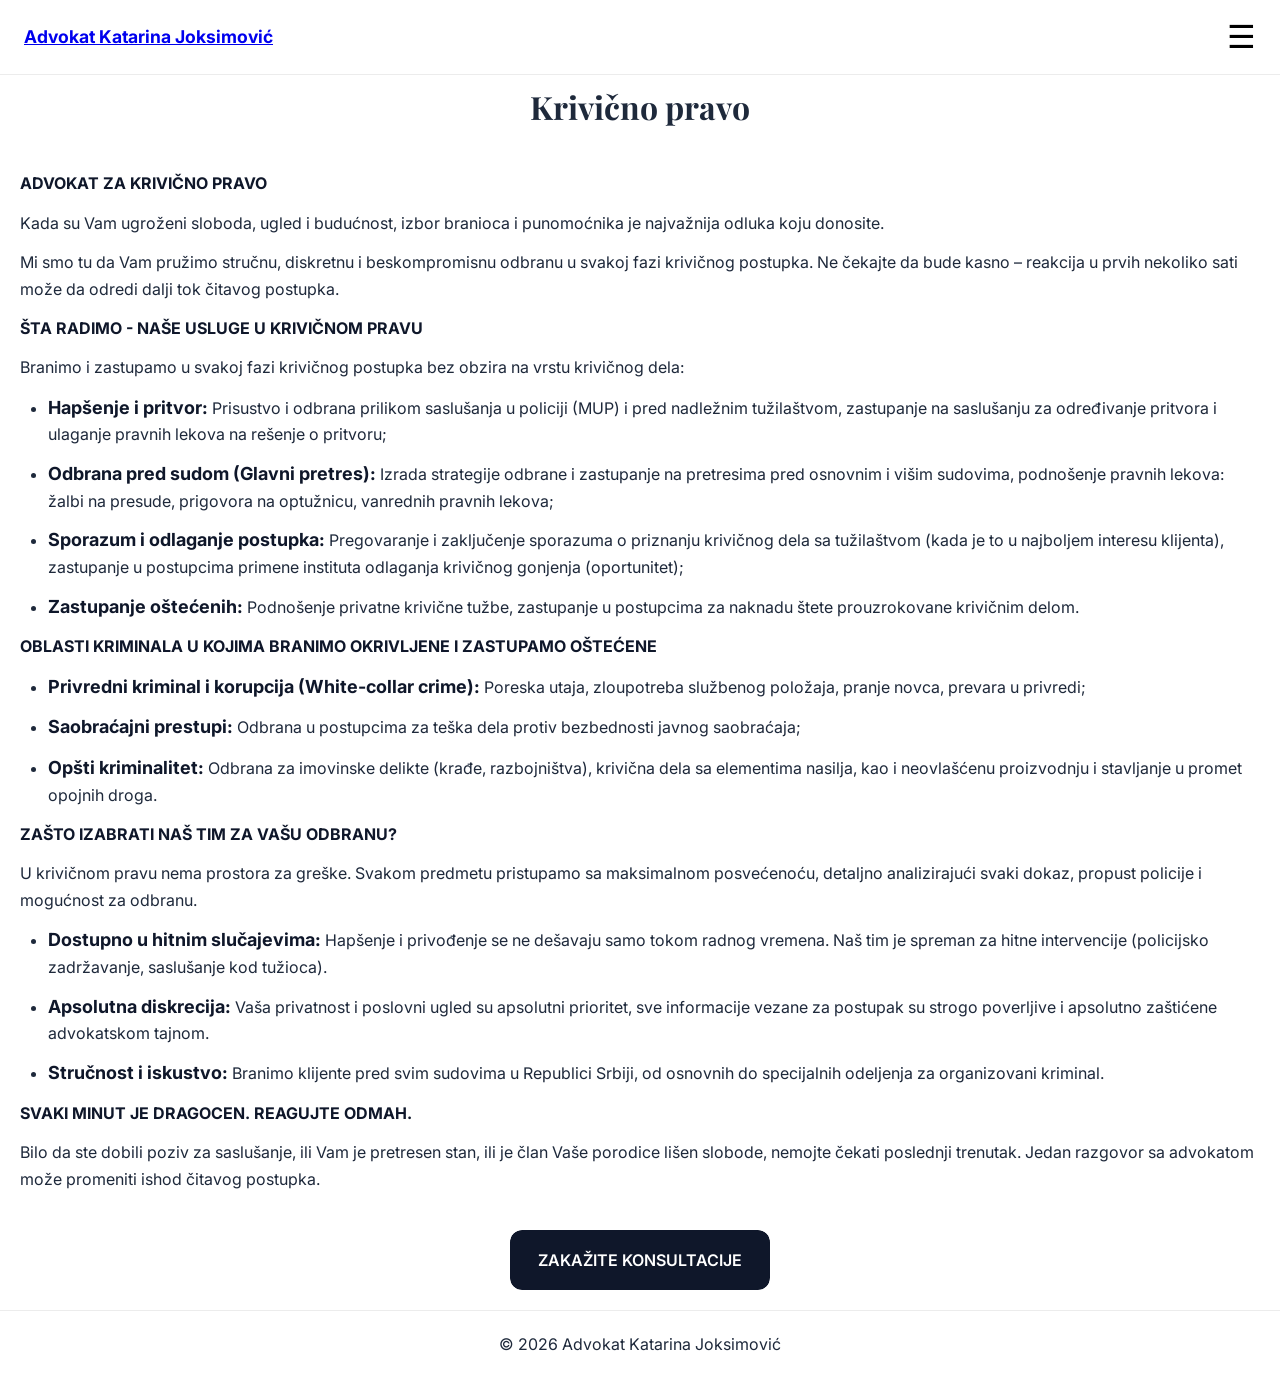
==== commit e9d5ebf4: "text changes" ====
--- a/krivicno.html
+++ b/krivicno.html
@@ -40,17 +40,17 @@
     <p class="content-subheading">ŠTA RADIMO - NAŠE USLUGE U KRIVIČNOM PRAVU</p>
     <p class="content-text">Branimo i zastupamo u svakoj fazi krivičnog postupka bez obzira na vrstu krivičnog dela:</p>
     <ul>
-        <li><strong>Hapšenje i pritvor:</strong> Prisustvo i odbrana prilikom saslušanja u policiji (MUP) i pred nadležnim tužilaštvom, zastupanje na saslušanju za određivanje pritvora i ulaganje pravnih lekova na rešenje o pritvoru</li>
-        <li><strong>Odbrana pred sudom (Glavni pretres):</strong> Izrada strategije odbrane i zastupanje na pretresima pred osnovnim i višim sudovima, podnošenje pravnih lekova: žalba na presudu, prigovor na optužnicu, vanredni pravni lekovi</li>
-        <li><strong>Sporazum i odlaganje postupka:</strong> Pregovaranje i zaključenje sporazuma o priznanju krivičnog dela sa tužilaštvom (kada je to u najboljem interesu klijenta), zastupanje u postupcima primene instituta odlaganja krivičnog gonjenja (oportunitet)</li>
-        <li><strong>Zastupanje oštećenih:</strong> Podnošenje privatne krivične tužbe i imovinsko-pravnog zahteva za naknadu štete, zastupanje u postupcima</li>
+        <li><strong>Hapšenje i pritvor:</strong> Prisustvo i odbrana prilikom saslušanja u policiji (MUP) i pred nadležnim tužilaštvom, zastupanje na saslušanju za određivanje pritvora i ulaganje pravnih lekova na rešenje o pritvoru;</li>
+        <li><strong>Odbrana pred sudom (Glavni pretres):</strong> Izrada strategije odbrane i zastupanje na pretresima pred osnovnim i višim sudovima, podnošenje pravnih lekova: žalbi na presude, prigovora na optužnicu, vanrednih pravnih lekova;</li>
+        <li><strong>Sporazum i odlaganje postupka:</strong> Pregovaranje i zaključenje sporazuma o priznanju krivičnog dela sa tužilaštvom (kada je to u najboljem interesu klijenta), zastupanje u postupcima primene instituta odlaganja krivičnog gonjenja (oportunitet);</li>
+        <li><strong>Zastupanje oštećenih:</strong> Podnošenje privatne krivične tužbe, zastupanje u postupcima za naknadu štete prouzrokovane krivičnim delom.</li>
     </ul>
 
     <p class="content-subheading">OBLASTI KRIMINALA U KOJIMA BRANIMO OKRIVLJENE I ZASTUPAMO OŠTEĆENE</p>
     <ul>
-        <li><strong>Privredni kriminal i korupcija (White-collar crime):</strong> Poreske utaje, zloupotreba službenog položaja, pranje novca, prevare u privredi</li>
-        <li><strong>Saobraćajni prestupi:</strong> Odbrana u postupcima za teška dela protiv bezbednosti javnog saobraćaja</li>
-        <li><strong>Opšti kriminalitet:</strong> Odbrana za imovinske delikte (krađe, razbojništva), krivična dela sa elementima nasilja, kao i neovlašćenu proizvodnju i stavljanje u promet opojnih droga</li>
+        <li><strong>Privredni kriminal i korupcija (White-collar crime):</strong> Poreska utaja, zloupotreba službenog položaja, pranje novca, prevara u privredi;</li>
+        <li><strong>Saobraćajni prestupi:</strong> Odbrana u postupcima za teška dela protiv bezbednosti javnog saobraćaja;</li>
+        <li><strong>Opšti kriminalitet:</strong> Odbrana za imovinske delikte (krađe, razbojništva), krivična dela sa elementima nasilja, kao i neovlašćenu proizvodnju i stavljanje u promet opojnih droga.</li>
     </ul>
 
     <p class="content-subheading">ZAŠTO IZABRATI NAŠ TIM ZA VAŠU ODBRANU?</p>
@@ -62,7 +62,7 @@
     </ul>
 
     <p class="content-subheading">SVAKI MINUT JE DRAGOCEN. REAGUJTE ODMAH.</p>
-    <p class="content-text">Bilo da ste dobili poziv za saslušanje, ili Vam je pretresen stan, ili je član Vaše porodice lišen slobode, nemojte čekati poslednji trenutak. Jedan razgovor sa advokatom može promeniti ishod postupka.</p>
+    <p class="content-text">Bilo da ste dobili poziv za saslušanje, ili Vam je pretresen stan, ili je član Vaše porodice lišen slobode, nemojte čekati poslednji trenutak. Jedan razgovor sa advokatom može promeniti ishod čitavog postupka.</p>
 </section>
 
 <div class="contact-button">
